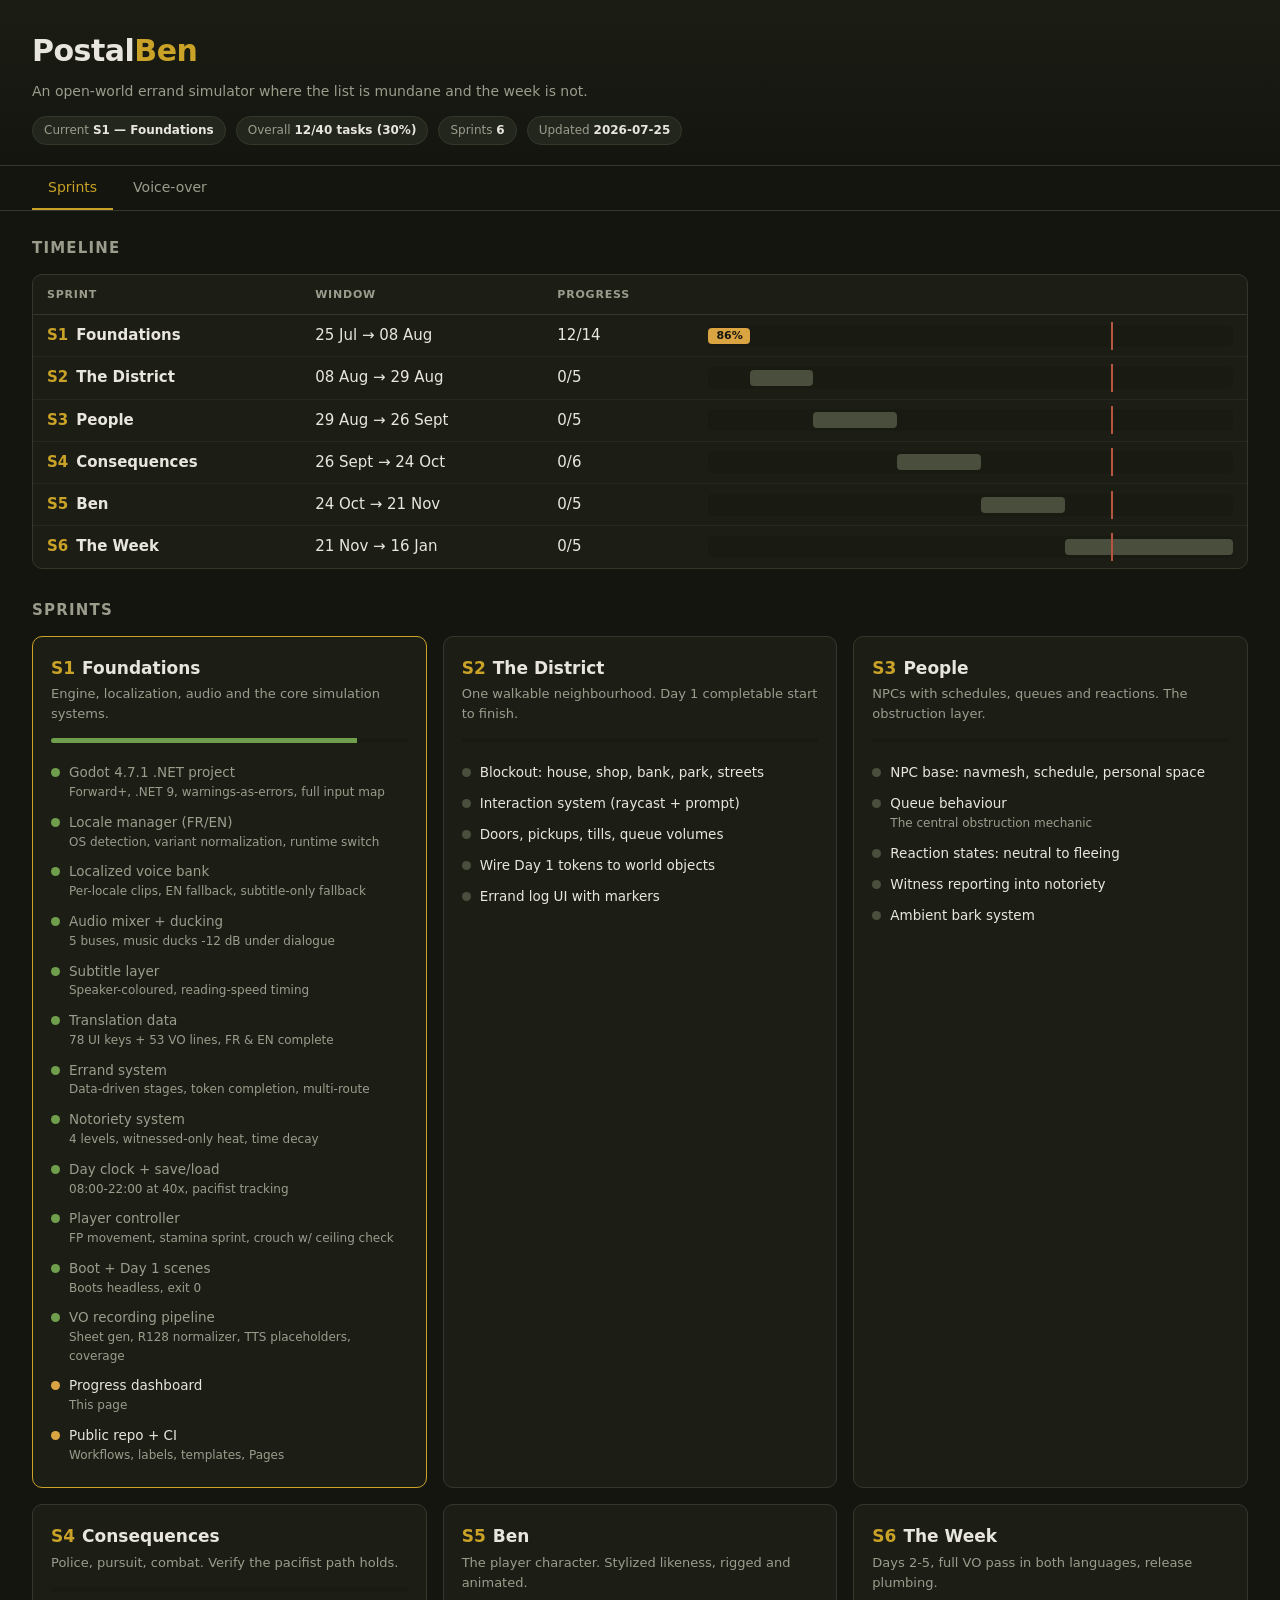
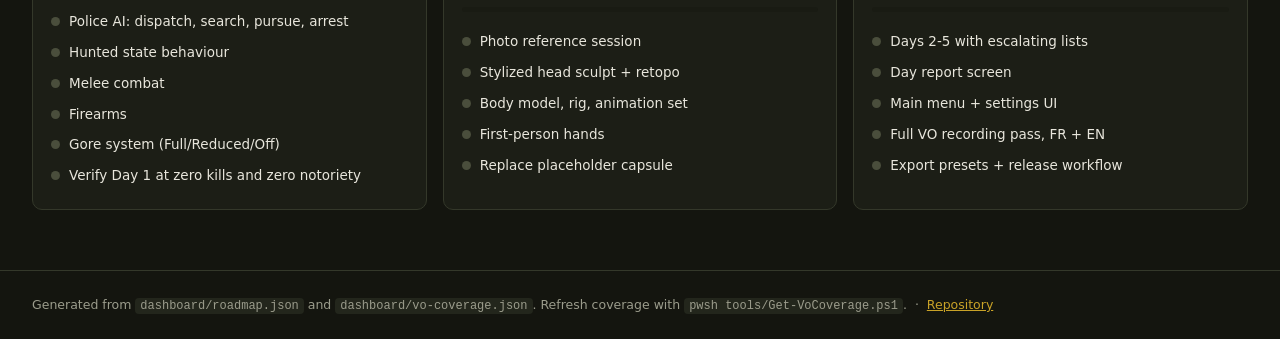
==== dashboard/index.html @ beba0178 "feat: PostalBen foundations - engine, bilingual pipeline, core systems Godot 4.7.1 (.NET 9) project " ====
<!doctype html>
<html lang="en">
<head>
<meta charset="utf-8">
<meta name="viewport" content="width=device-width, initial-scale=1">
<title>PostalBen — Dashboard</title>
<style>
  :root {
    --bg: #14150f;
    --panel: #1c1e16;
    --panel-2: #23261c;
    --line: #34382a;
    --ink: #e8e6dc;
    --muted: #9b9c8c;
    --accent: #c9a227;
    --done: #6f9e4c;
    --active: #d9a441;
    --todo: #4a4e3c;
    --danger: #b4553f;
    --radius: 10px;
  }
  * { box-sizing: border-box; }
  body {
    margin: 0;
    background: var(--bg);
    color: var(--ink);
    font: 15px/1.55 ui-sans-serif, system-ui, "Segoe UI", Roboto, sans-serif;
  }
  header {
    padding: 28px 32px 20px;
    border-bottom: 1px solid var(--line);
    background: linear-gradient(180deg, #1b1d14, var(--bg));
  }
  h1 { margin: 0; font-size: 30px; letter-spacing: -0.5px; }
  h1 span { color: var(--accent); }
  .tagline { color: var(--muted); margin-top: 6px; font-size: 14px; }
  .meta { margin-top: 14px; display: flex; gap: 10px; flex-wrap: wrap; font-size: 12px; }
  .chip {
    background: var(--panel-2); border: 1px solid var(--line);
    padding: 4px 11px; border-radius: 999px; color: var(--muted);
  }
  .chip b { color: var(--ink); font-weight: 600; }
  nav { display: flex; gap: 4px; padding: 0 32px; border-bottom: 1px solid var(--line); }
  nav button {
    background: none; border: 0; border-bottom: 2px solid transparent;
    color: var(--muted); padding: 13px 16px; font-size: 14px; cursor: pointer;
    font-family: inherit;
  }
  nav button:hover { color: var(--ink); }
  nav button.on { color: var(--accent); border-bottom-color: var(--accent); }
  main { padding: 26px 32px 60px; max-width: 1400px; }
  section { display: none; }
  section.on { display: block; }
  h2 { font-size: 15px; text-transform: uppercase; letter-spacing: 1.2px;
       color: var(--muted); margin: 30px 0 14px; font-weight: 600; }
  h2:first-child { margin-top: 0; }

  /* Gantt */
  .gantt { border: 1px solid var(--line); border-radius: var(--radius);
           overflow-x: auto; background: var(--panel); }
  .gantt table { border-collapse: collapse; width: 100%; min-width: 720px; }
  .gantt th { font-size: 11px; text-transform: uppercase; letter-spacing: .8px;
              color: var(--muted); text-align: left; padding: 11px 14px;
              border-bottom: 1px solid var(--line); font-weight: 600; }
  .gantt td { padding: 9px 14px; border-bottom: 1px solid #262920; vertical-align: middle; }
  .gantt tr:last-child td { border-bottom: 0; }
  .gantt .sname { font-weight: 600; white-space: nowrap; }
  .gantt .sid { color: var(--accent); font-variant-numeric: tabular-nums;
                margin-right: 8px; font-weight: 700; }
  .track { position: relative; height: 22px; background: #191b13;
           border-radius: 5px; min-width: 340px; }
  .bar { position: absolute; top: 3px; height: 16px; border-radius: 4px;
         display: flex; align-items: center; padding: 0 8px;
         font-size: 11px; color: #14150f; font-weight: 700; white-space: nowrap; }
  .bar.done   { background: var(--done); }
  .bar.active { background: var(--active); }
  .bar.planned{ background: var(--todo); color: var(--muted); }
  .today { position: absolute; top: -3px; bottom: -3px; width: 2px;
           background: var(--danger); }

  /* Sprint cards */
  .cards { display: grid; gap: 16px;
           grid-template-columns: repeat(auto-fill, minmax(330px, 1fr)); }
  .card { background: var(--panel); border: 1px solid var(--line);
          border-radius: var(--radius); padding: 18px; }
  .card.is-active { border-color: var(--accent); }
  .card h3 { margin: 0 0 3px; font-size: 17px; }
  .card h3 em { color: var(--accent); font-style: normal; margin-right: 7px; }
  .card .goal { color: var(--muted); font-size: 13px; margin-bottom: 14px; }
  .prog { height: 5px; background: #191b13; border-radius: 3px;
          overflow: hidden; margin-bottom: 14px; }
  .prog i { display: block; height: 100%; background: var(--done); }
  ul.items { list-style: none; margin: 0; padding: 0; }
  ul.items li { display: flex; gap: 9px; padding: 5px 0; font-size: 13.5px;
                align-items: flex-start; }
  .dot { width: 9px; height: 9px; border-radius: 50%; margin-top: 6px;
         flex: 0 0 9px; background: var(--todo); }
  .dot.done { background: var(--done); }
  .dot.active { background: var(--active); }
  .it-note { color: var(--muted); font-size: 12px; }
  .strike { color: var(--muted); }

  /* VO */
  .vo-grid { display: grid; gap: 16px; grid-template-columns: repeat(auto-fit, minmax(300px, 1fr)); }
  .vo-card { background: var(--panel); border: 1px solid var(--line);
             border-radius: var(--radius); padding: 20px; }
  .vo-card h3 { margin: 0 0 12px; font-size: 18px; display: flex;
                justify-content: space-between; align-items: baseline; }
  .vo-pct { font-size: 26px; font-weight: 700; color: var(--accent);
            font-variant-numeric: tabular-nums; }
  .vo-bar { height: 9px; background: #191b13; border-radius: 5px;
            overflow: hidden; display: flex; margin-bottom: 12px; }
  .vo-bar i.rec  { background: var(--done); }
  .vo-bar i.stub { background: var(--todo); }
  .vo-legend { display: flex; gap: 16px; font-size: 12px; color: var(--muted);
               flex-wrap: wrap; }
  .vo-legend span::before { content: ''; display: inline-block; width: 9px;
    height: 9px; border-radius: 2px; margin-right: 6px; vertical-align: baseline; }
  .l-rec::before  { background: var(--done); }
  .l-stub::before { background: var(--todo); }
  .l-miss::before { background: #191b13; border: 1px solid var(--line); }
  table.spk { width: 100%; border-collapse: collapse; margin-top: 16px; font-size: 13px; }
  table.spk th { text-align: left; color: var(--muted); font-weight: 600;
                 font-size: 11px; text-transform: uppercase; letter-spacing: .7px;
                 padding-bottom: 7px; }
  table.spk td { padding: 5px 0; border-top: 1px solid #262920; }
  table.spk td:last-child { text-align: right; font-variant-numeric: tabular-nums;
                            color: var(--muted); }
  .warn { background: #2a1e17; border: 1px solid var(--danger); color: #eab9a8;
          padding: 12px 15px; border-radius: var(--radius); margin-top: 16px;
          font-size: 13px; }
  .empty { color: var(--muted); font-style: italic; }
  footer { padding: 24px 32px; border-top: 1px solid var(--line);
           color: var(--muted); font-size: 12.5px; }
  footer a { color: var(--accent); }
  code { background: var(--panel-2); padding: 1px 5px; border-radius: 4px;
         font-size: 12px; }
  @media (max-width: 640px) {
    header, nav, main, footer { padding-left: 18px; padding-right: 18px; }
  }
</style>
</head>
<body>
<header>
  <h1>Postal<span>Ben</span></h1>
  <div class="tagline" id="tagline">Loading…</div>
  <div class="meta" id="meta"></div>
</header>

<nav>
  <button data-view="sprints" class="on">Sprints</button>
  <button data-view="vo">Voice-over</button>
</nav>

<main>
  <section id="view-sprints" class="on">
    <h2>Timeline</h2>
    <div class="gantt" id="gantt"></div>
    <h2>Sprints</h2>
    <div class="cards" id="cards"></div>
  </section>

  <section id="view-vo">
    <h2>Recording coverage</h2>
    <div class="vo-grid" id="vo"></div>
  </section>
</main>

<footer>
  Generated from <code>dashboard/roadmap.json</code> and <code>dashboard/vo-coverage.json</code>.
  Refresh coverage with <code>pwsh tools/Get-VoCoverage.ps1</code>.
  &nbsp;·&nbsp; <a href="https://github.com/benoitbac/PostalBen">Repository</a>
</footer>

<script src="app.js"></script>
</body>
</html>
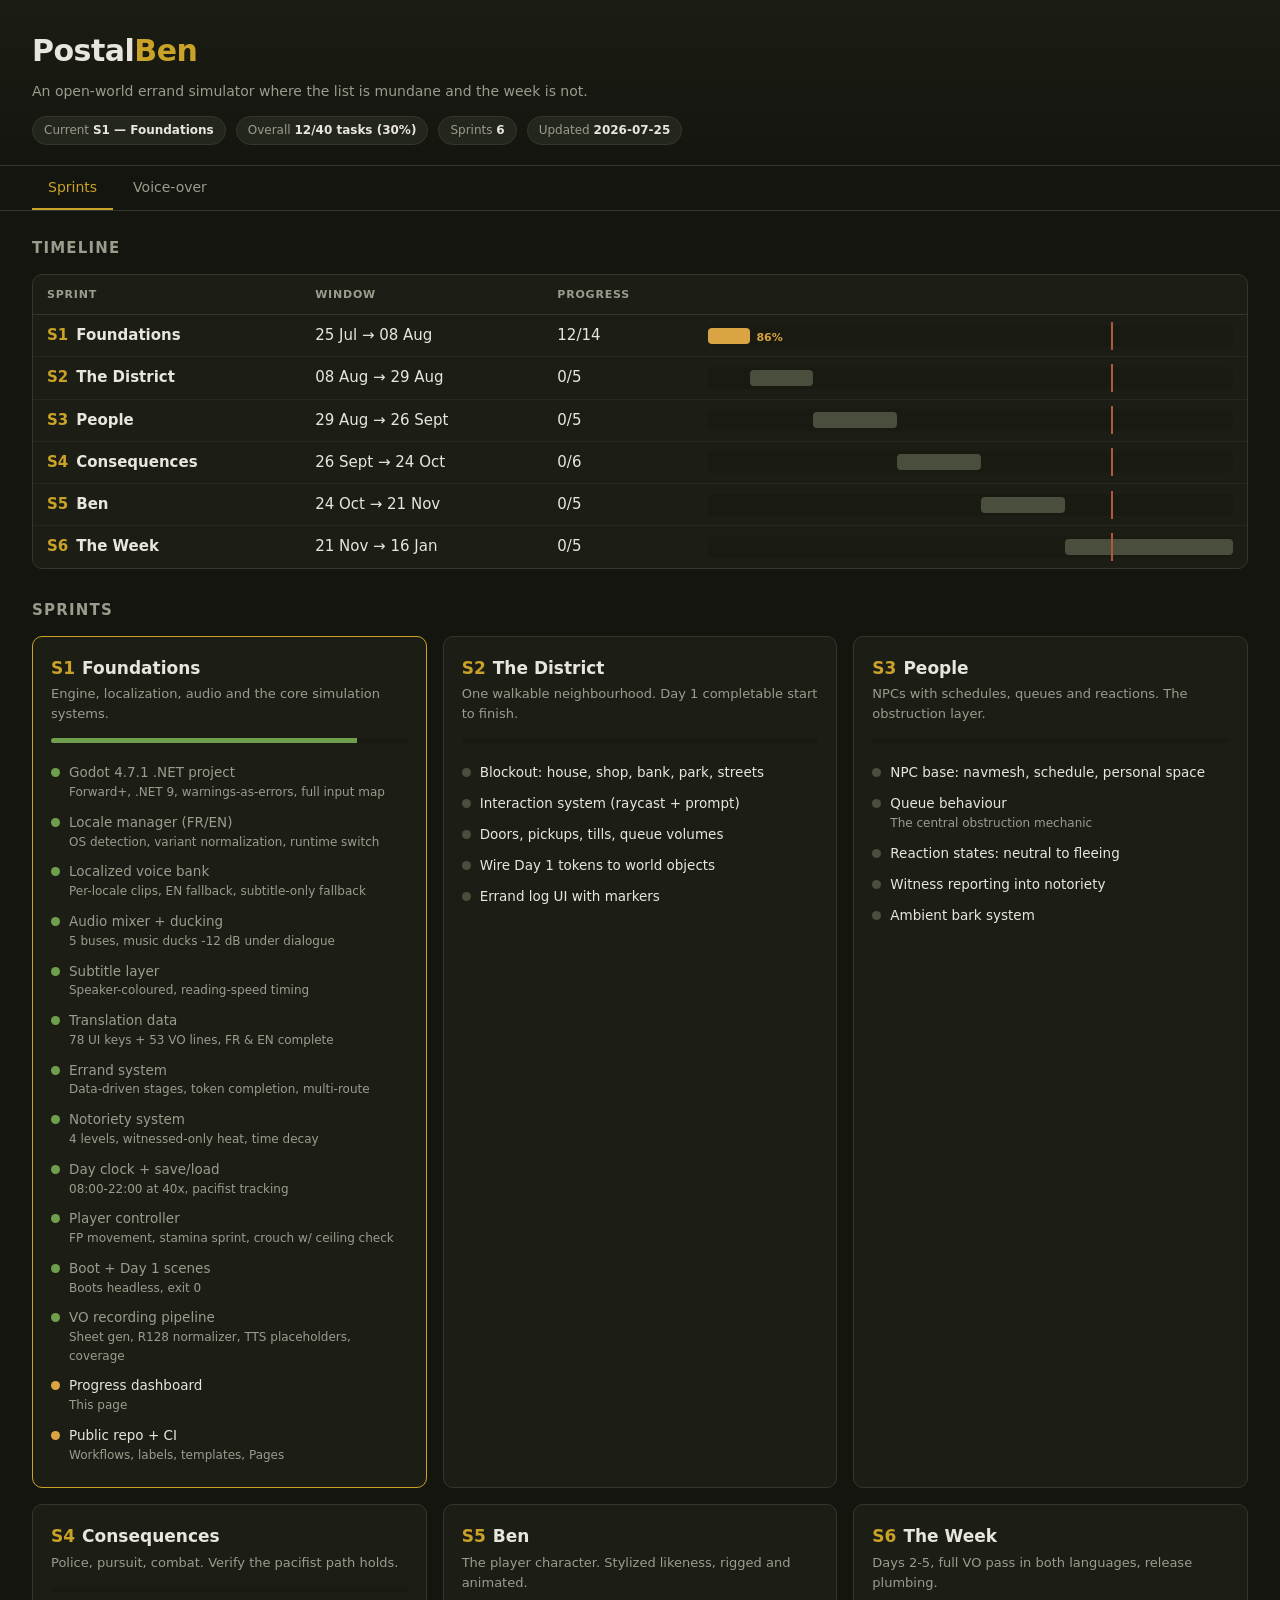
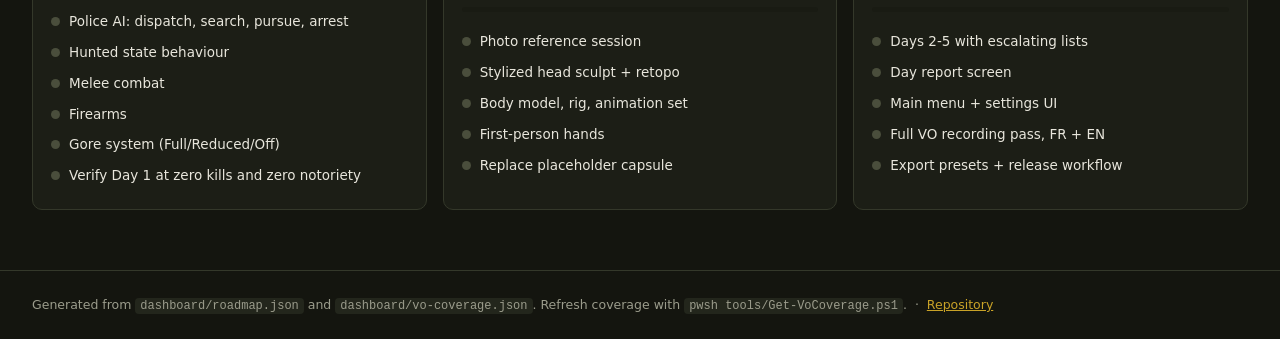
==== commit 06f21b5b: "﻿fix(dashboard): readable labels on short bars and a visible empty VO track A two-week sprint inside" ====
--- a/dashboard/index.html
+++ b/dashboard/index.html
@@ -71,10 +71,13 @@
            border-radius: 5px; min-width: 340px; }
   .bar { position: absolute; top: 3px; height: 16px; border-radius: 4px;
          display: flex; align-items: center; padding: 0 8px;
-         font-size: 11px; color: #14150f; font-weight: 700; white-space: nowrap; }
+         font-size: 11px; font-weight: 700; white-space: nowrap; }
   .bar.done   { background: var(--done); }
   .bar.active { background: var(--active); }
-  .bar.planned{ background: var(--todo); color: var(--muted); }
+  .bar.planned{ background: var(--todo); }
+  .bar-pct { font-size: 11px; font-weight: 700; white-space: nowrap; }
+  .bar-pct.inside  { color: #14150f; }
+  .bar-pct.outside { position: absolute; top: 4px; color: var(--active); }
   .today { position: absolute; top: -3px; bottom: -3px; width: 2px;
            background: var(--danger); }
 
@@ -108,8 +111,11 @@
                 justify-content: space-between; align-items: baseline; }
   .vo-pct { font-size: 26px; font-weight: 700; color: var(--accent);
             font-variant-numeric: tabular-nums; }
-  .vo-bar { height: 9px; background: #191b13; border-radius: 5px;
-            overflow: hidden; display: flex; margin-bottom: 12px; }
+  /* Border and lighter track so an empty bar reads as "nothing recorded yet"
+     rather than as a failed render. */
+  .vo-bar { height: 10px; background: #0f100b; border: 1px solid var(--line);
+            border-radius: 5px; overflow: hidden; display: flex;
+            margin-bottom: 12px; }
   .vo-bar i.rec  { background: var(--done); }
   .vo-bar i.stub { background: var(--todo); }
   .vo-legend { display: flex; gap: 16px; font-size: 12px; color: var(--muted);
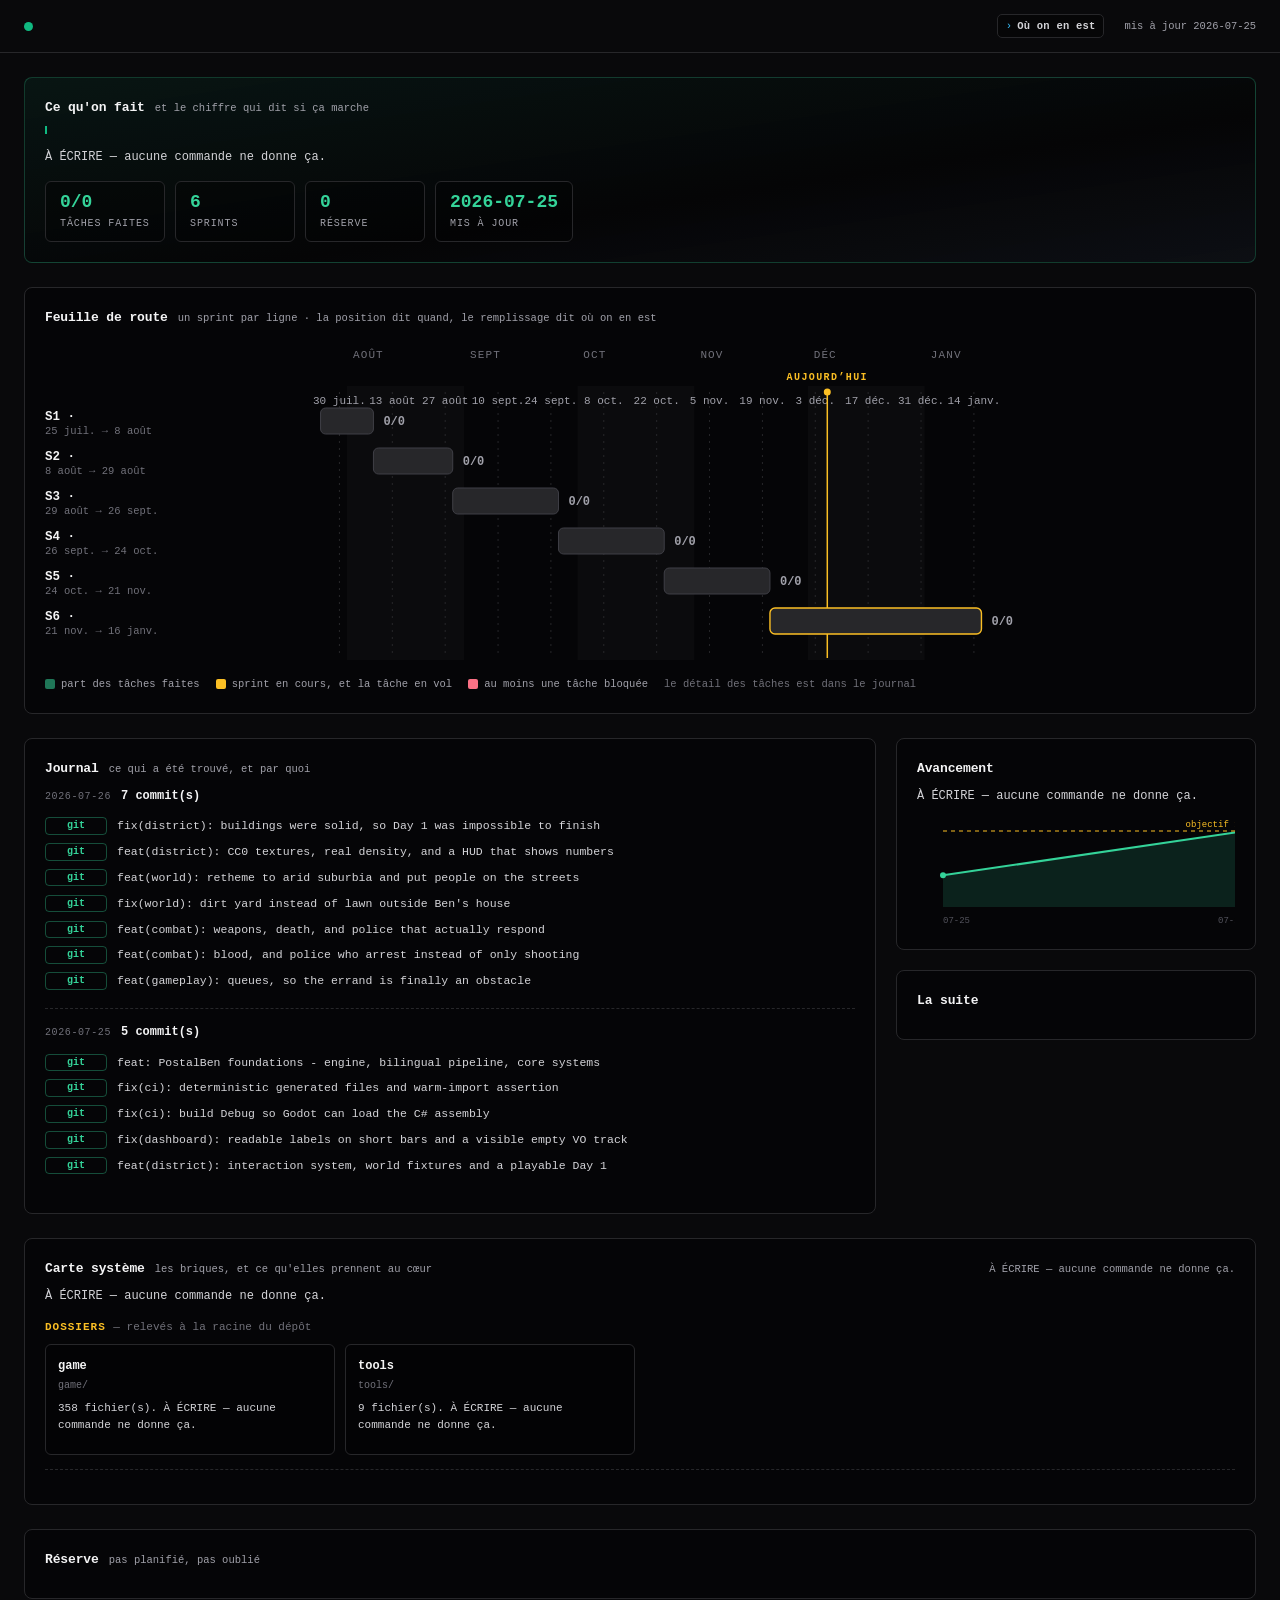
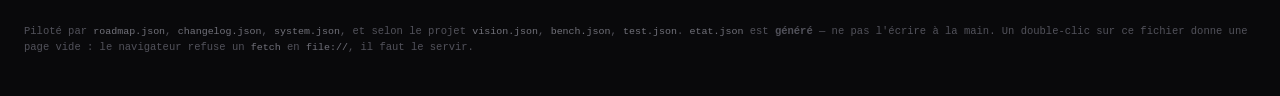
==== commit a2d3055d: "feat(dashboard): the same cockpit as every other repo, plus two sister pages The shell is no longer " ====
--- a/dashboard/index.html
+++ b/dashboard/index.html
@@ -1,183 +1,138 @@
 <!doctype html>
-<html lang="en">
-<head>
+<html lang="fr">
 <meta charset="utf-8">
 <meta name="viewport" content="width=device-width, initial-scale=1">
-<title>PostalBen — Dashboard</title>
-<style>
-  :root {
-    --bg: #14150f;
-    --panel: #1c1e16;
-    --panel-2: #23261c;
-    --line: #34382a;
-    --ink: #e8e6dc;
-    --muted: #9b9c8c;
-    --accent: #c9a227;
-    --done: #6f9e4c;
-    --active: #d9a441;
-    --todo: #4a4e3c;
-    --danger: #b4553f;
-    --radius: 10px;
-  }
-  * { box-sizing: border-box; }
-  body {
-    margin: 0;
-    background: var(--bg);
-    color: var(--ink);
-    font: 15px/1.55 ui-sans-serif, system-ui, "Segoe UI", Roboto, sans-serif;
-  }
-  header {
-    padding: 28px 32px 20px;
-    border-bottom: 1px solid var(--line);
-    background: linear-gradient(180deg, #1b1d14, var(--bg));
-  }
-  h1 { margin: 0; font-size: 30px; letter-spacing: -0.5px; }
-  h1 span { color: var(--accent); }
-  .tagline { color: var(--muted); margin-top: 6px; font-size: 14px; }
-  .meta { margin-top: 14px; display: flex; gap: 10px; flex-wrap: wrap; font-size: 12px; }
-  .chip {
-    background: var(--panel-2); border: 1px solid var(--line);
-    padding: 4px 11px; border-radius: 999px; color: var(--muted);
-  }
-  .chip b { color: var(--ink); font-weight: 600; }
-  nav { display: flex; gap: 4px; padding: 0 32px; border-bottom: 1px solid var(--line); }
-  nav button {
-    background: none; border: 0; border-bottom: 2px solid transparent;
-    color: var(--muted); padding: 13px 16px; font-size: 14px; cursor: pointer;
-    font-family: inherit;
-  }
-  nav button:hover { color: var(--ink); }
-  nav button.on { color: var(--accent); border-bottom-color: var(--accent); }
-  main { padding: 26px 32px 60px; max-width: 1400px; }
-  section { display: none; }
-  section.on { display: block; }
-  h2 { font-size: 15px; text-transform: uppercase; letter-spacing: 1.2px;
-       color: var(--muted); margin: 30px 0 14px; font-weight: 600; }
-  h2:first-child { margin-top: 0; }
+<title>cockpit</title>
+<!--
+  La coque du cockpit. Identique dans les 18 dépôts — source unique dans
+  0-AllMyPersoRepo/cockpit/, déployée par `python ops/cockpit.py deploy`.
+  NE PAS ÉDITER ICI : `ops/cockpit.py --check` refuse toute divergence.
 
-  /* Gantt */
-  .gantt { border: 1px solid var(--line); border-radius: var(--radius);
-           overflow-x: auto; background: var(--panel); }
-  .gantt table { border-collapse: collapse; width: 100%; min-width: 720px; }
-  .gantt th { font-size: 11px; text-transform: uppercase; letter-spacing: .8px;
-              color: var(--muted); text-align: left; padding: 11px 14px;
-              border-bottom: 1px solid var(--line); font-weight: 600; }
-  .gantt td { padding: 9px 14px; border-bottom: 1px solid #262920; vertical-align: middle; }
-  .gantt tr:last-child td { border-bottom: 0; }
-  .gantt .sname { font-weight: 600; white-space: nowrap; }
-  .gantt .sid { color: var(--accent); font-variant-numeric: tabular-nums;
-                margin-right: 8px; font-weight: 700; }
-  .track { position: relative; height: 22px; background: #191b13;
-           border-radius: 5px; min-width: 340px; }
-  .bar { position: absolute; top: 3px; height: 16px; border-radius: 4px;
-         display: flex; align-items: center; padding: 0 8px;
-         font-size: 11px; font-weight: 700; white-space: nowrap; }
-  .bar.done   { background: var(--done); }
-  .bar.active { background: var(--active); }
-  .bar.planned{ background: var(--todo); }
-  .bar-pct { font-size: 11px; font-weight: 700; white-space: nowrap; }
-  .bar-pct.inside  { color: #14150f; }
-  .bar-pct.outside { position: absolute; top: 4px; color: var(--active); }
-  .today { position: absolute; top: -3px; bottom: -3px; width: 2px;
-           background: var(--danger); }
+  Tout le contenu vient des JSON voisins. Un fichier absent cache son panneau
+  au lieu de le remplir de vide.
+-->
+<link rel="stylesheet" href="cockpit.css">
 
-  /* Sprint cards */
-  .cards { display: grid; gap: 16px;
-           grid-template-columns: repeat(auto-fill, minmax(330px, 1fr)); }
-  .card { background: var(--panel); border: 1px solid var(--line);
-          border-radius: var(--radius); padding: 18px; }
-  .card.is-active { border-color: var(--accent); }
-  .card h3 { margin: 0 0 3px; font-size: 17px; }
-  .card h3 em { color: var(--accent); font-style: normal; margin-right: 7px; }
-  .card .goal { color: var(--muted); font-size: 13px; margin-bottom: 14px; }
-  .prog { height: 5px; background: #191b13; border-radius: 3px;
-          overflow: hidden; margin-bottom: 14px; }
-  .prog i { display: block; height: 100%; background: var(--done); }
-  ul.items { list-style: none; margin: 0; padding: 0; }
-  ul.items li { display: flex; gap: 9px; padding: 5px 0; font-size: 13.5px;
-                align-items: flex-start; }
-  .dot { width: 9px; height: 9px; border-radius: 50%; margin-top: 6px;
-         flex: 0 0 9px; background: var(--todo); }
-  .dot.done { background: var(--done); }
-  .dot.active { background: var(--active); }
-  .it-note { color: var(--muted); font-size: 12px; }
-  .strike { color: var(--muted); }
-
-  /* VO */
-  .vo-grid { display: grid; gap: 16px; grid-template-columns: repeat(auto-fit, minmax(300px, 1fr)); }
-  .vo-card { background: var(--panel); border: 1px solid var(--line);
-             border-radius: var(--radius); padding: 20px; }
-  .vo-card h3 { margin: 0 0 12px; font-size: 18px; display: flex;
-                justify-content: space-between; align-items: baseline; }
-  .vo-pct { font-size: 26px; font-weight: 700; color: var(--accent);
-            font-variant-numeric: tabular-nums; }
-  /* Border and lighter track so an empty bar reads as "nothing recorded yet"
-     rather than as a failed render. */
-  .vo-bar { height: 10px; background: #0f100b; border: 1px solid var(--line);
-            border-radius: 5px; overflow: hidden; display: flex;
-            margin-bottom: 12px; }
-  .vo-bar i.rec  { background: var(--done); }
-  .vo-bar i.stub { background: var(--todo); }
-  .vo-legend { display: flex; gap: 16px; font-size: 12px; color: var(--muted);
-               flex-wrap: wrap; }
-  .vo-legend span::before { content: ''; display: inline-block; width: 9px;
-    height: 9px; border-radius: 2px; margin-right: 6px; vertical-align: baseline; }
-  .l-rec::before  { background: var(--done); }
-  .l-stub::before { background: var(--todo); }
-  .l-miss::before { background: #191b13; border: 1px solid var(--line); }
-  table.spk { width: 100%; border-collapse: collapse; margin-top: 16px; font-size: 13px; }
-  table.spk th { text-align: left; color: var(--muted); font-weight: 600;
-                 font-size: 11px; text-transform: uppercase; letter-spacing: .7px;
-                 padding-bottom: 7px; }
-  table.spk td { padding: 5px 0; border-top: 1px solid #262920; }
-  table.spk td:last-child { text-align: right; font-variant-numeric: tabular-nums;
-                            color: var(--muted); }
-  .warn { background: #2a1e17; border: 1px solid var(--danger); color: #eab9a8;
-          padding: 12px 15px; border-radius: var(--radius); margin-top: 16px;
-          font-size: 13px; }
-  .empty { color: var(--muted); font-style: italic; }
-  footer { padding: 24px 32px; border-top: 1px solid var(--line);
-           color: var(--muted); font-size: 12.5px; }
-  footer a { color: var(--accent); }
-  code { background: var(--panel-2); padding: 1px 5px; border-radius: 4px;
-         font-size: 12px; }
-  @media (max-width: 640px) {
-    header, nav, main, footer { padding-left: 18px; padding-right: 18px; }
-  }
-</style>
-</head>
-<body>
 <header>
-  <h1>Postal<span>Ben</span></h1>
-  <div class="tagline" id="tagline">Loading…</div>
-  <div class="meta" id="meta"></div>
+  <div class="brand">
+    <span class="dot"></span>
+    <h1 id="epic">—</h1>
+  </div>
+  <div class="hstats">
+    <span class="links" id="links"></span>
+    <span id="updated" class="k">—</span>
+  </div>
 </header>
 
-<nav>
-  <button data-view="sprints" class="on">Sprints</button>
-  <button data-view="vo">Voice-over</button>
-</nav>
+<main>
 
-<main>
-  <section id="view-sprints" class="on">
-    <h2>Timeline</h2>
-    <div class="gantt" id="gantt"></div>
-    <h2>Sprints</h2>
-    <div class="cards" id="cards"></div>
+  <section class="thesis">
+    <div class="shead">
+      <h2>Ce qu'on fait</h2>
+      <span class="note">et le chiffre qui dit si ça marche</span>
+    </div>
+    <p class="rule" id="goal"></p>
+    <p class="lede" id="narrative"></p>
+    <div class="kpis" id="kpis"></div>
   </section>
 
-  <section id="view-vo">
-    <h2>Recording coverage</h2>
-    <div class="vo-grid" id="vo"></div>
+  <section class="vision" id="vision-section" hidden>
+    <div class="shead">
+      <h2>Où ça va</h2>
+      <span class="note">un seul actif, plusieurs surfaces — chacune avec sa réserve</span>
+    </div>
+    <p class="thesis-line" id="vision-thesis"></p>
+    <p class="lede" id="vision-wedge"></p>
+    <div class="surfaces" id="vision-surfaces"></div>
+    <div class="flywheel" id="vision-flywheel"></div>
+    <p class="moat" id="vision-moat"></p>
   </section>
+
+  <section id="proof-section" hidden>
+    <div class="shead">
+      <h2>Ce qui tient, et ce qui ne tient pas encore</h2>
+      <span class="note">chaque affirmation, avec ce qui la porte — ou ce qui lui manque</span>
+    </div>
+    <p class="proof__tally" id="proof-tally"></p>
+    <div class="proofs" id="proof-list"></div>
+  </section>
+
+  <section>
+    <div class="shead">
+      <h2>Feuille de route</h2>
+      <span class="note">un sprint par ligne · la position dit quand, le remplissage dit où on en est</span>
+    </div>
+    <div class="scroller" id="gantt"></div>
+    <div class="legend" id="gantt-legend"></div>
+  </section>
+
+  <section id="bench-section" hidden>
+    <div class="shead">
+      <h2>Mesures</h2>
+      <span class="note" id="bench-note"></span>
+      <span class="note" style="margin-left:auto" id="bench-updated"></span>
+    </div>
+    <div class="kpis" id="bench-summary" style="margin-bottom:14px"></div>
+    <div class="scroller"><table class="data" id="bench-table"></table></div>
+  </section>
+
+  <div class="split">
+    <section>
+      <div class="shead">
+        <h2>Journal</h2>
+        <span class="note">ce qui a été trouvé, et par quoi</span>
+      </div>
+      <div id="journal"></div>
+    </section>
+
+    <div style="display:flex;flex-direction:column;gap:20px">
+      <section>
+        <div class="shead"><h2>Avancement</h2></div>
+        <p class="lede" id="focus"></p>
+        <div class="scroller" id="burnup"></div>
+      </section>
+      <section>
+        <div class="shead"><h2>La suite</h2></div>
+        <ul class="plain" id="next"></ul>
+      </section>
+    </div>
+  </div>
+
+  <section id="test-section" hidden>
+    <div class="shead">
+      <h2>Comment tester</h2>
+      <span class="note">ce qu'il y a à regarder, et dans quel ordre</span>
+    </div>
+    <div class="howto" id="test-steps"></div>
+  </section>
+
+  <section>
+    <div class="shead">
+      <h2>Carte système</h2>
+      <span class="note">les briques, et ce qu'elles prennent au cœur</span>
+      <span class="note" style="margin-left:auto"><span id="stack">—</span></span>
+    </div>
+    <p class="lede" id="system-summary"></p>
+    <div id="system"></div>
+    <div class="edges" id="edges"></div>
+  </section>
+
+  <section>
+    <div class="shead">
+      <h2>Réserve</h2>
+      <span class="note">pas planifié, pas oublié</span>
+    </div>
+    <ul class="plain" id="backlog"></ul>
+  </section>
+
 </main>
 
 <footer>
-  Generated from <code>dashboard/roadmap.json</code> and <code>dashboard/vo-coverage.json</code>.
-  Refresh coverage with <code>pwsh tools/Get-VoCoverage.ps1</code>.
-  &nbsp;·&nbsp; <a href="https://github.com/benoitbac/PostalBen">Repository</a>
+  Piloté par <code>roadmap.json</code>, <code>changelog.json</code>, <code>system.json</code>, et selon le projet
+  <code>vision.json</code>, <code>bench.json</code>, <code>test.json</code>.
+  <code>etat.json</code> est <b>généré</b> — ne pas l'écrire à la main.
+  Un double-clic sur ce fichier donne une page vide : le navigateur refuse un <code>fetch</code> en <code>file://</code>, il faut le servir.
 </footer>
 
 <script src="app.js"></script>
-</body>
 </html>
--- a/dashboard/cockpit.css
+++ b/dashboard/cockpit.css
@@ -0,0 +1,262 @@
+/*
+  La feuille de style du cockpit — une seule, partagée par les trois pages
+  (index, marché, où on en est) et identique dans les 18 dépôts.
+
+  Un seul monde sombre, du monospace partout, la couleur seulement quand elle
+  veut dire quelque chose. Un cockpit qui change de typographie entre deux
+  projets est un cockpit qu'il faut réapprendre à chaque ouverture.
+
+  NE PAS ÉDITER dans un dépôt : la source est 0-AllMyPersoRepo/cockpit/, et
+  `python ops/cockpit.py --check` refuse toute divergence.
+*/
+:root {
+  --bg: #09090b;
+  --panel: rgba(0, 0, 0, .4);
+  --panel-deep: rgba(0, 0, 0, .35);
+  --line-800: #27272a;
+  --line-700: #3f3f46;
+  --zinc-100: #f4f4f5;
+  --zinc-200: #e4e4e7;
+  --zinc-300: #d4d4d8;
+  --zinc-400: #a1a1aa;
+  --zinc-500: #71717a;
+  --zinc-600: #52525b;
+  --emerald: #34d399;
+  --emerald-dim: #10b981;
+  --amber: #fbbf24;
+  --amber-dim: #d97706;
+  --sky: #38bdf8;
+  --rose: #fb7185;
+  --rose-dim: #e11d48;
+  --violet: #a78bfa;
+  --mono: ui-monospace, "Cascadia Mono", "SF Mono", "Segoe UI Mono", Consolas, monospace;
+}
+
+html { color-scheme: dark; }
+
+body {
+  margin: 0;
+  background: var(--bg);
+  color: var(--zinc-100);
+  font-family: var(--mono);
+  font-size: 12px;
+  line-height: 1.55;
+  -webkit-font-smoothing: antialiased;
+}
+
+* { box-sizing: border-box; }
+
+a { color: var(--sky); text-decoration: none; }
+a:hover { text-decoration: underline; }
+a:focus-visible { outline: 2px solid var(--sky); outline-offset: 2px; border-radius: 3px; }
+code, .k { font-family: var(--mono); color: var(--amber); font-size: .95em; }
+
+/* ---- en-tête ------------------------------------------------------- */
+header {
+  display: flex; align-items: center; justify-content: space-between;
+  flex-wrap: wrap; gap: 12px;
+  padding: 14px 24px; border-bottom: 1px solid var(--line-800);
+  position: sticky; top: 0; background: var(--bg); z-index: 5;
+}
+.brand { display: flex; align-items: center; gap: 10px; min-width: 0; }
+.brand h1 { font-size: 15px; font-weight: 600; letter-spacing: -.01em; margin: 0; }
+.dot { width: 9px; height: 9px; border-radius: 50%; background: var(--emerald-dim); flex: 0 0 auto; }
+.hstats { display: flex; align-items: center; gap: 20px; font-size: 11px; flex-wrap: wrap; }
+.hstats span.k { color: var(--zinc-400); }
+.hstats b { font-weight: 700; color: var(--zinc-100); font-variant-numeric: tabular-nums; }
+
+/* Les liens vivent dans l'en-tête collant, pas dans une section qu'il faut
+   aller chercher : le cas d'usage est « j'ai changé d'onglet et j'ai perdu la
+   page », donc la réponse doit être visible sans défiler. */
+.links { display: flex; align-items: center; gap: 6px; flex-wrap: wrap; }
+.links a {
+  display: inline-flex; align-items: center; gap: 5px;
+  font-size: 10.5px; font-weight: 700; letter-spacing: .02em;
+  color: var(--zinc-300); text-decoration: none;
+  border: 1px solid var(--line-800); border-radius: 5px;
+  padding: 3px 8px; background: var(--panel-deep); white-space: nowrap;
+}
+.links a:hover { color: var(--sky); border-color: rgba(56, 189, 248, .4); text-decoration: none; }
+.links a::before { content: "↗"; color: var(--sky); font-weight: 400; }
+/* Un lien interne au cockpit n'est pas une sortie : la flèche du dehors
+   mentirait sur ce qui va se passer au clic. */
+.links a[data-in]::before { content: "›"; }
+.links a[data-cur] { color: var(--zinc-100); border-color: var(--line-700); background: rgba(255,255,255,.04); }
+
+main { padding: 24px; display: flex; flex-direction: column; gap: 24px; max-width: 1400px; margin: 0 auto; }
+
+section {
+  border: 1px solid var(--line-800); border-radius: 8px;
+  background: var(--panel); padding: 20px;
+}
+section.thesis {
+  border-color: rgba(52, 211, 153, .25);
+  background: linear-gradient(to bottom right, rgba(6, 78, 59, .18), rgba(0, 0, 0, .4) 60%, rgba(30, 41, 59, .2));
+}
+section.vision {
+  border-color: rgba(167, 139, 250, .28);
+  background: linear-gradient(to bottom right, rgba(76, 29, 149, .20), rgba(0, 0, 0, .4) 55%, rgba(12, 74, 110, .18));
+}
+
+.shead { display: flex; align-items: baseline; gap: 10px; margin-bottom: 8px; flex-wrap: wrap; }
+.shead h2 { font-size: 13px; font-weight: 600; letter-spacing: -.01em; margin: 0; }
+.shead .note { font-size: 10.5px; color: var(--zinc-400); }
+.lede { font-size: 12px; color: var(--zinc-300); margin: 0 0 14px; max-width: 92ch; }
+.lede:last-child { margin-bottom: 0; }
+
+.rule {
+  border-left: 2px solid var(--emerald-dim);
+  padding: 4px 0 4px 12px; margin: 0 0 14px;
+  color: var(--zinc-200); font-size: 12px; max-width: 92ch;
+}
+
+/* ---- tuiles -------------------------------------------------------- */
+.kpis { display: flex; flex-wrap: wrap; gap: 10px; }
+.kpi {
+  border: 1px solid var(--line-800); border-radius: 6px;
+  background: var(--panel-deep); padding: 10px 14px; min-width: 120px;
+}
+.kpi__v { font-size: 18px; font-weight: 700; color: var(--emerald); font-variant-numeric: tabular-nums; line-height: 1.15; }
+.kpi__v[data-s="warn"] { color: var(--amber); }
+.kpi__v[data-s="bad"] { color: var(--rose); }
+.kpi__v[data-s="none"] { color: var(--zinc-400); }
+.kpi__l { font-size: 10px; color: var(--zinc-400); text-transform: uppercase; letter-spacing: .09em; margin-top: 3px; }
+.kpi__n { font-size: 10px; color: var(--zinc-600); margin-top: 2px; }
+
+/* ---- figures ------------------------------------------------------- */
+.scroller { overflow-x: auto; }
+.scroller svg { display: block; }
+.legend { display: flex; flex-wrap: wrap; gap: 6px 16px; margin-top: 10px; font-size: 10.5px; color: var(--zinc-400); }
+.chip { display: inline-flex; align-items: center; gap: 6px; }
+.swatch { width: 10px; height: 10px; border-radius: 2px; display: inline-block; }
+
+.split { display: grid; grid-template-columns: minmax(0, 1fr) 360px; gap: 20px; align-items: start; }
+@media (max-width: 940px) { .split { grid-template-columns: 1fr; } }
+
+/* ---- journal ------------------------------------------------------- */
+.entry { border-top: 1px dashed var(--line-800); padding: 14px 0; }
+.entry:first-child { border-top: 0; padding-top: 0; }
+.entry__head { display: flex; align-items: baseline; gap: 10px; flex-wrap: wrap; margin-bottom: 8px; }
+.entry__date { font-size: 10px; color: var(--zinc-500); letter-spacing: .06em; }
+.entry__title { font-size: 12px; font-weight: 700; color: var(--zinc-100); }
+
+.item { display: grid; grid-template-columns: 62px 1fr; gap: 10px; padding: 4px 0; font-size: 11.5px; color: var(--zinc-300); }
+.item .tag {
+  font-size: 10px; font-weight: 700; color: var(--zinc-500);
+  border: 1px solid var(--line-800); border-radius: 4px;
+  padding: 0 4px; text-align: center; align-self: start; white-space: nowrap;
+}
+.item.done .tag { color: var(--emerald); border-color: rgba(52, 211, 153, .35); }
+.item.doing .tag { color: var(--amber); border-color: rgba(251, 191, 36, .35); }
+.item.todo .tag { color: var(--sky); border-color: rgba(56, 189, 248, .3); }
+.item.blocked .tag { color: var(--rose); border-color: rgba(251, 113, 133, .35); }
+
+ul.plain { list-style: none; margin: 0; padding: 0; display: flex; flex-direction: column; gap: 10px; }
+ul.plain li { font-size: 11.5px; color: var(--zinc-300); border-left: 2px solid var(--line-700); padding-left: 10px; }
+ul.plain li b { color: var(--zinc-100); }
+.blocked { display: block; color: var(--rose); font-size: 10.5px; margin-top: 3px; }
+
+/* ---- carte système -------------------------------------------------- */
+.layer { margin-bottom: 18px; }
+.layer:last-child { margin-bottom: 0; }
+.layer__name { font-size: 11px; font-weight: 700; color: var(--amber); text-transform: uppercase; letter-spacing: .09em; margin-bottom: 8px; }
+.layer__name span { color: var(--zinc-500); font-weight: 400; text-transform: none; letter-spacing: 0; }
+.grid { display: grid; grid-template-columns: repeat(auto-fill, minmax(260px, 1fr)); gap: 10px; }
+.card { border: 1px solid var(--line-800); border-radius: 6px; background: var(--panel-deep); padding: 12px; }
+.card__title { font-size: 12px; font-weight: 700; color: var(--zinc-100); }
+.card__path { font-size: 10px; color: var(--zinc-500); margin: 2px 0 6px; word-break: break-all; }
+.card__role { font-size: 11px; color: var(--zinc-300); }
+.card__ports { display: flex; flex-wrap: wrap; gap: 4px; margin-top: 8px; }
+.port { font-size: 9.5px; color: var(--violet); border: 1px solid rgba(167, 139, 250, .25); border-radius: 4px; padding: 0 5px; }
+
+.edges { display: flex; flex-direction: column; gap: 4px; font-size: 11px; color: var(--zinc-400); margin-top: 14px; padding-top: 14px; border-top: 1px dashed var(--line-800); }
+.edges b { color: var(--zinc-200); }
+.arrow { color: var(--emerald); }
+
+/* ---- vision -------------------------------------------------------- */
+.thesis-line {
+  font-size: 15px; line-height: 1.45; color: var(--zinc-100);
+  max-width: 60ch; margin: 0 0 14px; font-weight: 600; letter-spacing: -.01em;
+}
+.thesis-line em { color: var(--violet); font-style: normal; }
+
+.surfaces { display: grid; grid-template-columns: repeat(auto-fit, minmax(250px, 1fr)); gap: 10px; }
+.surf { border: 1px solid var(--line-800); border-radius: 6px; background: var(--panel-deep); padding: 12px; display: flex; flex-direction: column; gap: 7px; }
+.surf__top { display: flex; align-items: baseline; justify-content: space-between; gap: 8px; }
+.surf__name { font-size: 12.5px; font-weight: 700; color: var(--zinc-100); }
+.surf__state { font-size: 9.5px; font-weight: 700; text-transform: uppercase; letter-spacing: .09em; border: 1px solid currentColor; border-radius: 4px; padding: 0 5px; white-space: nowrap; }
+.surf__state[data-s="live"] { color: var(--emerald); }
+.surf__state[data-s="next"] { color: var(--amber); }
+.surf__state[data-s="later"] { color: var(--sky); }
+.surf__claim { font-size: 11.5px; color: var(--zinc-200); }
+.surf__evidence { font-size: 10.5px; color: var(--emerald); border-left: 2px solid rgba(52, 211, 153, .4); padding-left: 8px; }
+.surf__reserve { font-size: 10.5px; color: var(--zinc-400); border-left: 2px solid var(--amber-dim); padding-left: 8px; margin-top: auto; }
+
+.flywheel { display: flex; flex-wrap: wrap; align-items: stretch; gap: 8px; margin-top: 16px; }
+/* min-width:0 par précaution, pas par correction : un item flex refuse par
+   défaut de descendre sous la largeur de son contenu, et un maillon de la
+   boucle au texte long ferait déborder la rangée. */
+.fly { flex: 1 1 180px; min-width: 0; border: 1px solid var(--line-800); border-radius: 6px; background: var(--panel-deep); padding: 10px 12px; }
+.fly__n { font-size: 9.5px; font-weight: 700; color: var(--violet); letter-spacing: .12em; }
+.fly__t { font-size: 11.5px; color: var(--zinc-200); margin-top: 3px; }
+
+.moat { margin-top: 16px; border-left: 2px solid var(--violet); padding: 4px 0 4px 12px; font-size: 12px; color: var(--zinc-200); max-width: 92ch; }
+.moat b { color: var(--violet); }
+
+/* ---- preuve --------------------------------------------------------- */
+/* Le panneau qui répond à « est-ce que ça vaut encore le coup ». Il ne range
+   pas les affirmations par importance mais par ce qui les tient : une thèse
+   qu'on ne peut pas trier comme ça est une thèse qu'on n'a pas regardée. */
+.proofs { display: flex; flex-direction: column; gap: 1px; background: var(--line-800); border: 1px solid var(--line-800); border-radius: 6px; overflow: hidden; }
+.proof { background: var(--panel-deep); padding: 11px 14px; display: grid; grid-template-columns: 122px 1fr; gap: 14px; align-items: start; }
+@media (max-width: 720px) { .proof { grid-template-columns: 1fr; gap: 6px; } }
+.proof__state {
+  font-size: 9.5px; font-weight: 700; text-transform: uppercase; letter-spacing: .07em;
+  border: 1px solid currentColor; border-radius: 4px; padding: 2px 5px; text-align: center;
+  line-height: 1.3; display: block;
+}
+.proof__tally .proof__state { display: inline-block; }
+.proof__state[data-s="proven"] { color: var(--emerald); }
+.proof__state[data-s="directional"] { color: var(--amber); }
+.proof__state[data-s="unproven"] { color: var(--rose); }
+.proof__claim { font-size: 12px; color: var(--zinc-100); font-weight: 600; }
+.proof__note { font-size: 11px; color: var(--zinc-400); margin-top: 3px; }
+.proof__tally { display: flex; gap: 16px; font-size: 10.5px; color: var(--zinc-400); margin: 0 0 10px; flex-wrap: wrap; }
+.proof__tally b { font-variant-numeric: tabular-nums; }
+
+/* ---- mesures (repris de NextQR) -------------------------------------- */
+table.data { border-collapse: collapse; width: 100%; font-size: 11px; }
+table.data th, table.data td { border-bottom: 1px solid var(--line-800); padding: 5px 9px; text-align: left; white-space: nowrap; }
+table.data thead th {
+  font-size: 9.5px; letter-spacing: .07em; text-transform: uppercase;
+  color: var(--zinc-500); font-weight: 600; border-bottom: 1px solid var(--line-700);
+}
+table.data tbody tr:hover td { background: rgba(56, 189, 248, .05); }
+table.data td.num { text-align: right; font-variant-numeric: tabular-nums; }
+table.data td[data-s="good"] { color: var(--emerald); }
+table.data td[data-s="warn"] { color: var(--amber); }
+table.data td[data-s="bad"] { color: var(--rose); }
+
+/* ---- comment tester (repris de NextQR) ------------------------------- */
+.howto { display: grid; grid-template-columns: repeat(auto-fit, minmax(300px, 1fr)); gap: 12px; }
+.howto > div { border: 1px solid var(--line-800); border-radius: 6px; background: var(--panel-deep); padding: 12px 13px; display: flex; flex-direction: column; gap: 6px; }
+.step { font-size: 9.5px; font-weight: 700; letter-spacing: .1em; text-transform: uppercase; color: var(--violet); }
+.howto h3 { margin: 0; font-size: 12.5px; font-weight: 700; color: var(--zinc-100); }
+.howto p { margin: 0; font-size: 11.5px; color: var(--zinc-400); }
+.howto code {
+  display: block; white-space: pre-wrap; word-break: break-word;
+  border: 1px solid var(--line-800); border-radius: 5px; background: rgba(0, 0, 0, .5);
+  padding: 7px 9px; font-size: 10.5px; color: var(--amber); margin-top: auto;
+}
+
+/* ---- pages marché / où on en est ------------------------------------- */
+.prose { max-width: 88ch; }
+.prose h3 { font-size: 12.5px; font-weight: 700; color: var(--zinc-100); margin: 18px 0 6px; }
+.prose p { font-size: 12px; color: var(--zinc-300); margin: 0 0 10px; }
+.prose b { color: var(--zinc-100); }
+.stale { border-left: 2px solid var(--rose); padding: 6px 0 6px 12px; color: var(--rose); font-size: 11.5px; margin: 0 0 14px; }
+.empty { border: 1px dashed var(--line-700); border-radius: 6px; padding: 16px; color: var(--zinc-400); font-size: 11.5px; }
+.empty b { color: var(--amber); }
+
+footer { padding: 0 24px 40px; color: var(--zinc-600); font-size: 10.5px; max-width: 1400px; margin: 0 auto; }
+footer code { color: var(--zinc-500); }
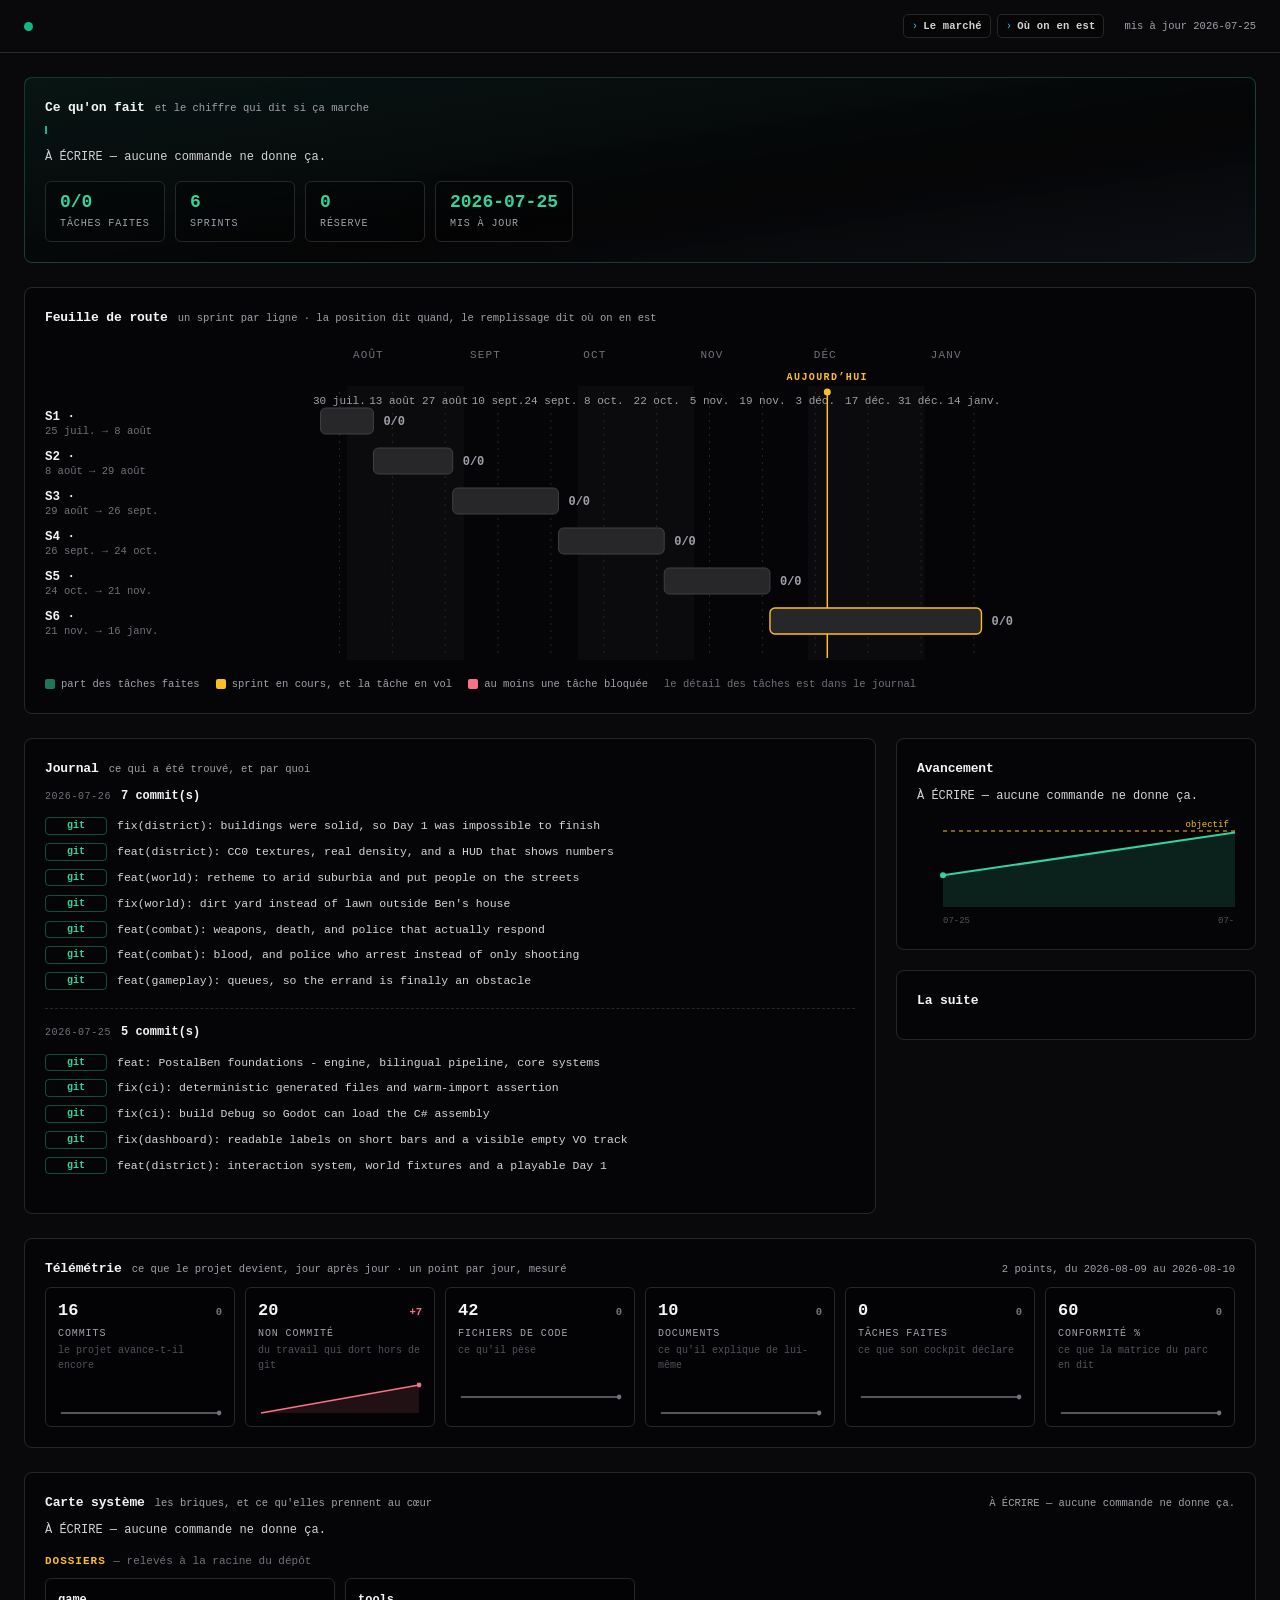
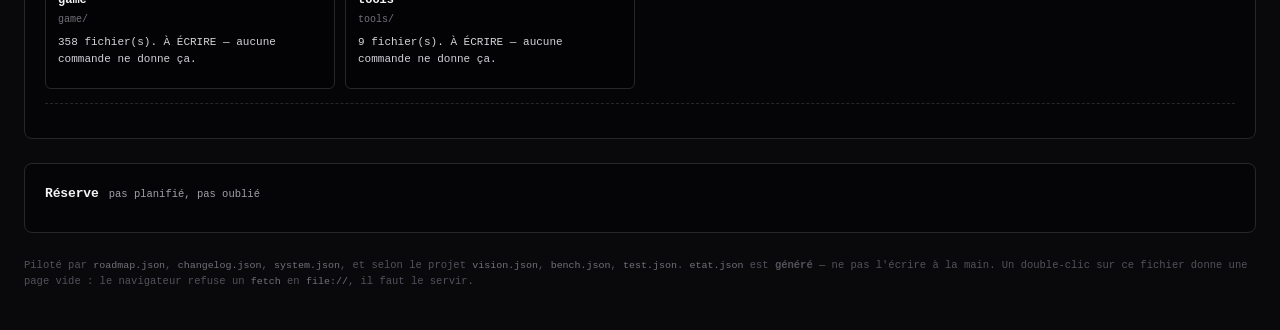
==== commit 55cafcac: "feat(cockpit): a telemetry panel, fed by a shared collector One point a day per repository, never a " ====
--- a/dashboard/index.html
+++ b/dashboard/index.html
@@ -98,6 +98,15 @@
     </div>
   </div>
 
+  <section id="telemetry-section" hidden>
+    <div class="shead">
+      <h2>Télémétrie</h2>
+      <span class="note">ce que le projet devient, jour après jour · un point par jour, mesuré</span>
+      <span class="note" style="margin-left:auto" id="telemetry-span"></span>
+    </div>
+    <div class="sparks" id="telemetry"></div>
+  </section>
+
   <section id="test-section" hidden>
     <div class="shead">
       <h2>Comment tester</h2>
--- a/dashboard/cockpit.css
+++ b/dashboard/cockpit.css
@@ -260,3 +260,34 @@
 
 footer { padding: 0 24px 40px; color: var(--zinc-600); font-size: 10.5px; max-width: 1400px; margin: 0 auto; }
 footer code { color: var(--zinc-500); }
+
+/* ---- face à face ------------------------------------------------------ */
+/* La colonne « perf mesurée » existe pour pouvoir écrire « jamais mesuré »
+   dedans. Un comparatif qui n'a pas de case pour l'ignorance en fabrique. */
+.verdicts { display: grid; grid-template-columns: repeat(auto-fit, minmax(280px, 1fr)); gap: 10px; margin-top: 16px; }
+.vd { border: 1px solid var(--line-800); border-radius: 6px; background: var(--panel-deep); padding: 12px; display: flex; flex-direction: column; gap: 6px; }
+.vd__top { display: flex; align-items: baseline; justify-content: space-between; gap: 8px; }
+.vd__name { font-size: 12.5px; font-weight: 700; color: var(--zinc-100); }
+.vd__tag { font-size: 9.5px; font-weight: 700; text-transform: uppercase; letter-spacing: .08em; border: 1px solid currentColor; border-radius: 4px; padding: 0 5px; white-space: nowrap; }
+.vd__tag[data-s="neighbour"] { color: var(--emerald); }
+.vd__tag[data-s="partial"] { color: var(--amber); }
+.vd__tag[data-s="off"] { color: var(--zinc-500); }
+.vd__text { font-size: 11.5px; color: var(--zinc-300); }
+.vd__todo { font-size: 10.5px; color: var(--amber); border-left: 2px solid var(--amber-dim); padding-left: 8px; margin-top: auto; }
+table.data td.self { color: var(--emerald); font-weight: 700; }
+
+/* ---- télémétrie -------------------------------------------------------- */
+/* Une série par tuile, la valeur du jour en gros, la courbe en dessous. Un
+   graphe unique à six courbes superposées serait plus compact et illisible :
+   ces séries n'ont ni la même unité ni la même échelle. */
+.sparks { display: grid; grid-template-columns: repeat(auto-fit, minmax(190px, 1fr)); gap: 10px; }
+.spark { border: 1px solid var(--line-800); border-radius: 6px; background: var(--panel-deep); padding: 10px 12px; }
+.spark__top { display: flex; align-items: baseline; justify-content: space-between; gap: 8px; }
+.spark__v { font-size: 17px; font-weight: 700; color: var(--zinc-100); font-variant-numeric: tabular-nums; }
+.spark__d { font-size: 10.5px; font-weight: 700; font-variant-numeric: tabular-nums; }
+.spark__d[data-s="up"] { color: var(--emerald); }
+.spark__d[data-s="down"] { color: var(--rose); }
+.spark__d[data-s="flat"] { color: var(--zinc-500); }
+.spark__l { font-size: 10px; color: var(--zinc-400); text-transform: uppercase; letter-spacing: .09em; margin-top: 2px; }
+.spark__w { font-size: 10px; color: var(--zinc-600); margin-top: 1px; }
+.spark svg { display: block; margin-top: 8px; }
